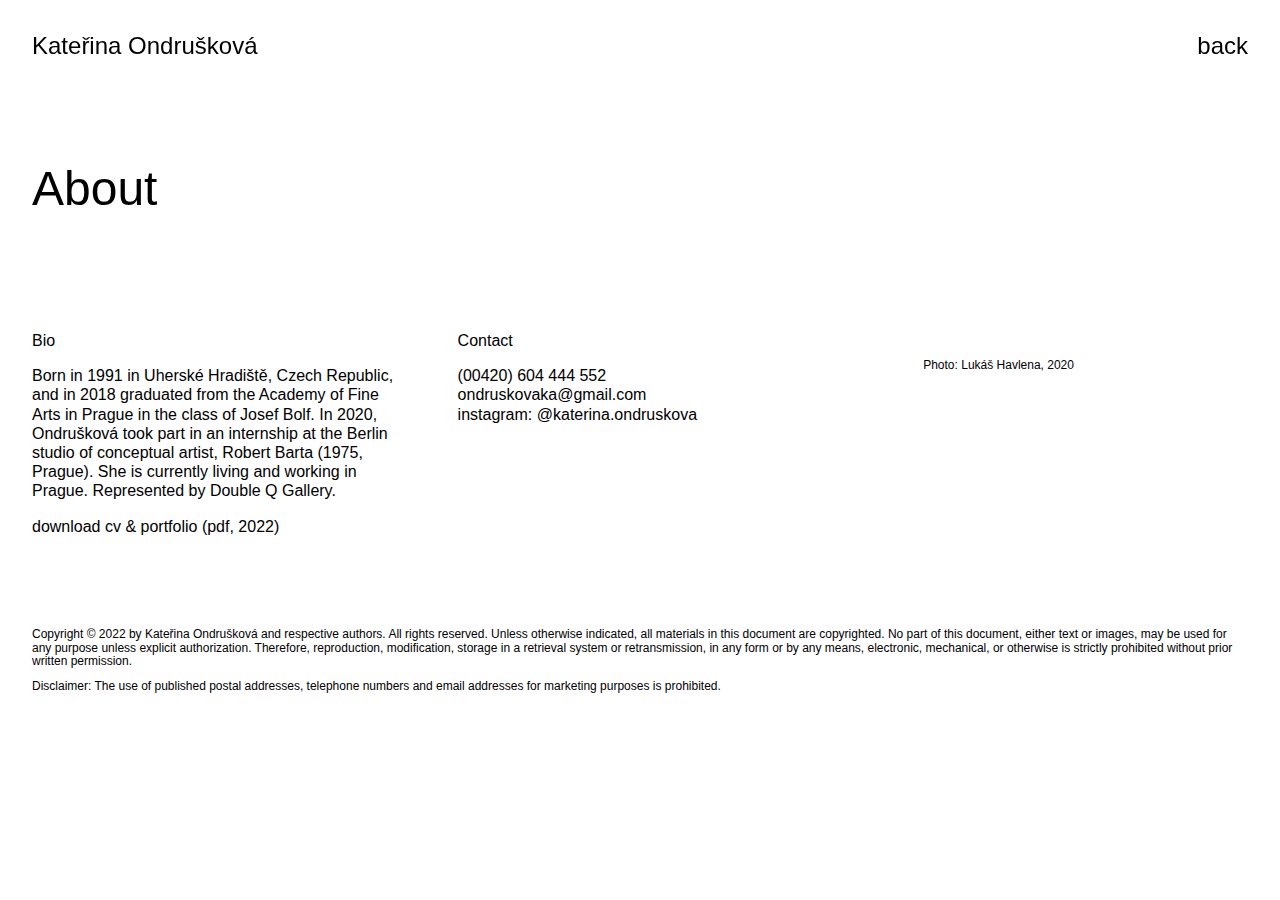
==== about/index.html @ 8b899892 "Update index.html" ====
<!doctype html>
<html lang="en">
<head>
  <meta charset="utf-8">
  <meta name="viewport" content="width=device-width, initial-scale=1">
  <meta name="author" content="">

  <title> Kateřina Ondrušková</title>
  <meta name="description" content="Kateřina Ondrušková is an artist">
  <meta name="keywords" content="kateřina ondrušková, kateřina ondrušková malba, kateřina ondrušková umění">

  <meta property="og:title" content="Kateřina Ondrušková">
  <meta property="og:type" content="website">
  <meta property="og:url" content="Kateřina is a painter currently living and working in Prague.">
  <meta property="og:image" content="/assets/images/og-image.png">

  <link href="/assets/css/normalize.css" rel="stylesheet">
  <link href="/assets/css/style.css" rel="stylesheet">
  
  <link rel="apple-touch-icon" sizes="180x180" href="/assets/images/apple-touch-icon.png">
  <link rel="icon" type="image/png" sizes="32x32" href="/assets/images/favicon-32x32">
  <link rel="icon" type="image/png" sizes="16x16" href="/assets/images/favicon-16x16">
    
  <script src="https://code.jquery.com/jquery-3.6.0.slim.js"></script>
  <script src="./assets/js/lazysizes.min.js"></script>
  <script type="text/javascript">
    $(document).ready(function(){
      $(window).scroll(function(){
        if($(this).scrollTop() > 100){
          $(".fadeout").css({"opacity" : "0"})
        }
        else {
          $(".fadeout").css({"opacity" : "1"})
        }
      })
    })
    </script>

  <link rel="apple-touch-icon" sizes="180x180" href="/assets/images/apple-touch-icon.png">
  <link rel="icon" type="image/png" sizes="32x32" href="/assets/images/favicon-32x32.png">
  <link rel="icon" type="image/png" sizes="16x16" href="/assets/images/favicon-16x16.png">
</head>
<body>
    <header>
      <section>
        <div class="nav"><a href="#" class="scroll-top left"><span class="ko">K</span><span class="fadeout">ateřina </span><span class="ko">O</span><span class="fadeout">ndrušková</span></a><a class="right ko contact" href="./">back</a></div>
        <div class="fadeout selected">About</div>
      </section>
    </header>
    <footer>
      <div class="row">
        <div class="column">
          <p>Bio</p>
          <p>Born in 1991 in Uherské Hradiště, Czech Republic, and in 2018 graduated from the Academy of Fine Arts in Prague in the class of Josef Bolf. In 2020, Ondrušková took part in an internship at the Berlin studio of conceptual artist, Robert Barta (1975, Prague). She is currently living and working in Prague. Represented by Double Q Gallery.</p>
          <p><a class="contact" href="https://www.dropbox.com/s/v5qdvk2rhasc5ml/katerina-ondruskova-portfolio-2022.pdf?dl=0">download cv & portfolio (pdf, 2022)</a></p>
        </div>
        <div class="column">
          <p>Contact</p>
          <p>
            (00420) 604 444 552</br>
            <a class="contact" href="mailto:ondruskovaka@gmail.com">ondruskovaka@gmail.com</a></br>
            <a class="contact" href="https://www.instagram.com/katerina.ondruskova" target="_blank">instagram: @katerina.ondruskova</a></br>
          </p>
        </div>
        <div class="column">
          <figure>
            <img src="https://ucarecdn.com/0b614d05-197d-4ac1-b295-3185319f984c/-/preview/-/quality/smart/" class="lazyload">
            <figcaption>Photo: Lukáš Havlena, 2020</figcaption>
          </figure>
        </div>
      </div>
      <div class="disclaimer">
        <p>Copyright © 2022 by Kateřina Ondrušková and respective authors. All rights reserved. Unless otherwise indicated, all materials in this document are copyrighted. No part of this document, either text or images, may be used for any purpose unless explicit authorization. Therefore, reproduction, modification, storage in a retrieval system or retransmission, in any form or by any means, electronic, mechanical, or otherwise is strictly prohibited without prior written permission.</p>
        <p>Disclaimer: The use of published postal addresses, telephone numbers and email addresses for marketing purposes is prohibited.</p>
      </div>
    </footer>
</body>
</html>
---- assets/css/style.css ----
@charset "UTF-8";

@font-face {
    font-family: "Motif";
    src: url("https://cdn.glitch.global/2dad70a7-031e-44d8-946b-3759b56f9a5e/Motif-Light.woff2?v=1658852072113") format("woff2"),
         url("https://cdn.glitch.global/2dad70a7-031e-44d8-946b-3759b56f9a5e/Motif-Light.woff?v=1658852064529") format("woff");
    font-weight: 300;
    font-style: normal;
}

html {
  scroll-behavior: smooth;
  font-family: "Motif", sans-serif;
  font-size: 100%;
  line-height: 1.2;
  font-weight: 300;
}


@media (min-width: 1260px) {
    html {
        font-size: ;
    }
}

a {
    text-decoration: none;
}

a:link, a:visited {
    color:currentColor;
}

small {
  font-size: 75%;
}

.disclaimer {
  font-size: 75%;
  line-height: 1.1;
  margin-top: 6vw;
}

header {
  position: fixed;
  top: 0;
  left: 0;
  right: 0;
  padding: 2.5vw;
  font-size: 120%;
  z-index: 90;
}

@media (min-width: 1260px) {
    header {
        font-size: 150%;
    }
}

header p {
  
}

header section {
  padding-right: 1.6vw;
  width: 100%;
}

header a {
  z-index: 100;
}

.rest {
}

@media (max-width: 640px) { header section {
  width: 100%;
}

}

.ko {
}

.fadeout {
  transition: .8s;
}

.contact {
  
}

@media (max-width: 640px) { .contact {
  
}

}

nav {
  margin-top: 3.3333vw;
}

nav p {
  margin: 0 0 55vw;
  max-width: 30vw;
}

main {
  margin-top: 42.2222vh;
  position: relative;
}

@media (max-width: 640px) { main {
  margin-top: 23.3333vh;
}

}

main #gallery {
  display: flex;
  flex-wrap: wrap;
  justify-content: space-around;
  align-items: center;
}

figure {
	max-width: 100%;
	position: relative;
  display: inline-block;
	vertical-align: top;
  text-align: left;
}

figure img {
  max-width: 100%;
}

main figure img {
  margin-top: 13.33333vh;
}

figcaption {
  margin: .5vw .0vw .0vw .0vw;
  font-size: 75%;
}

@media (max-width: 640px) { main figure {
  width: 100%;
  margin: .0vw 5vw .0vw 5vw;
}

}

@media (max-width: 640px) { figcaption {
  margin: .5vw .0vw .0vw .5vw;
}

}

.small {
  width: 19vw;
  margin: .0vw vw .0vw vw;
}

.medium {
  width: 26vw;
  margin: .0vw vw .0vw vw;
}

.large {
  width: 40vw;
  margin: .0vw vw .0vw vw;
}

.extra-large {
  width: 53vw;
  margin: .0vw vw .0vw vw;
}

.extra-extra-large {
  width: 75vw;
  margin: .0vw vw .0vw vw;
}

@media (max-width: 640px) { .extra-large figcaption, .extra-extra-large figcaption {
  margin: .5vw .0vw .0vw 5vw;
}

}

@media (max-width: 640px) { .medium, .small {
  width: 66.666666666vw;
  margin: .0vw 5vw .0vw 5vw;
}

}

@media (max-width: 640px) { .large {
  width: 75vw;
  margin: .0vw 5vw .0vw 5vw;
}

}

@media (max-width: 640px) { .extra-large, .extra-extra-large {
  width: 100vw;
  margin: .0vw .0vw .0vw .0vw;
}

}

.left {
  float: left;
}

.right {
  float: right;
}

footer {
  clear: both;
  position: relative;
  padding: 35vh 2.5vw 2.5vw 2.5vw;
}

@media (max-width: 640px) { footer {
  
}

}

footer div {
  
}

.nav {
  padding-bottom: 10vw;
}

@media (max-width: 640px) { .nav {
  padding-bottom: 23vw;
}

}

.selected {
  font-size: 200%;
}

@media (max-width: 640px) { .selected {

  }

}

/* fade image in after load */
.lazyload,
.lazyloading {
	opacity: 0;
}
.lazyloaded {
	opacity: 1;
	transition: opacity 600ms;
}


.row {
  display: flex;
  flex-wrap: wrap;
  justify-content: space-between;
  align-items: top;
}

.column {
  width: 30%;
}

@media screen and (max-width: 640px) {
  .column {
    width: 100%;
  }
}
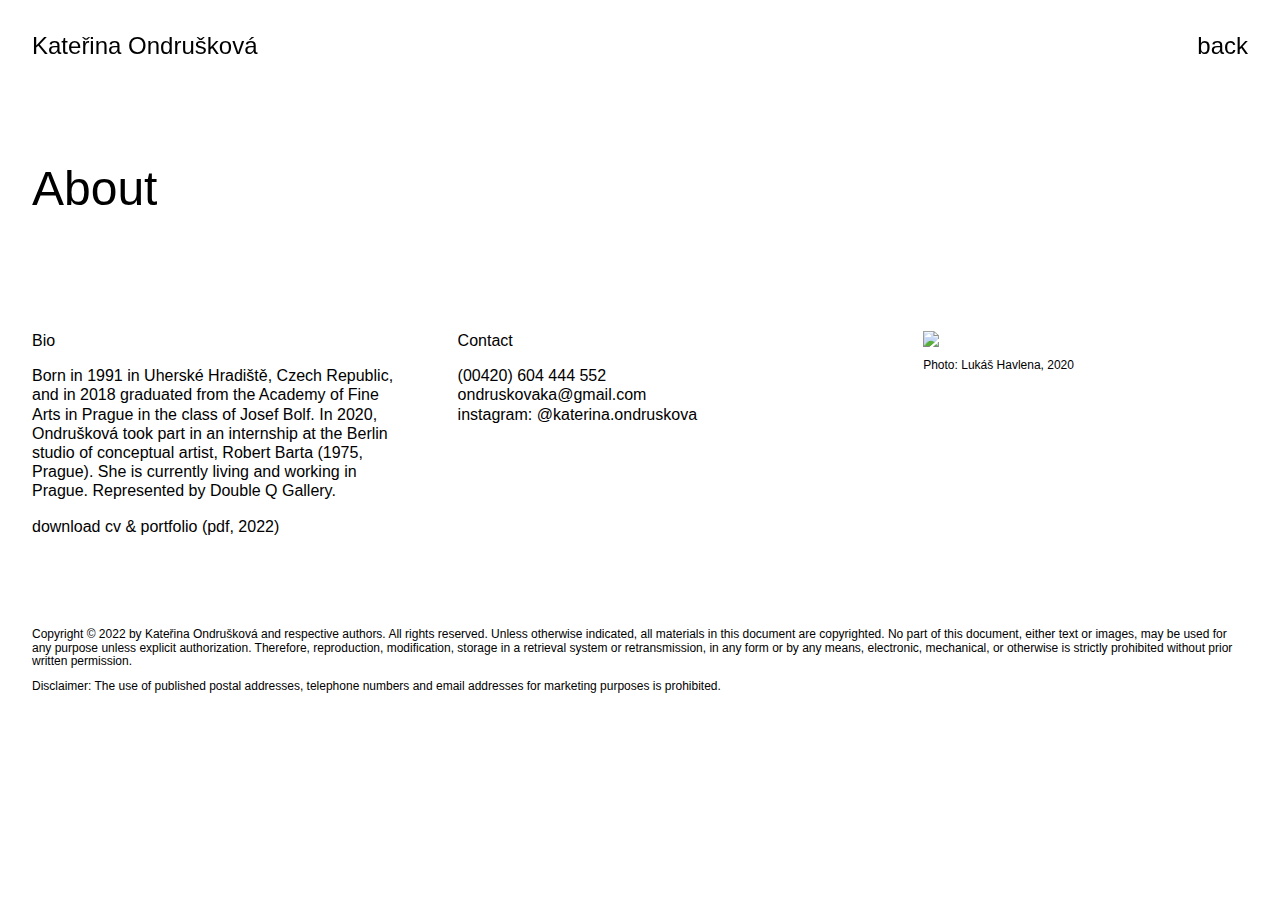
==== commit a40423ef: "Update index.html" ====
--- a/about/index.html
+++ b/about/index.html
@@ -22,7 +22,7 @@
   <link rel="icon" type="image/png" sizes="16x16" href="/assets/images/favicon-16x16">
     
   <script src="https://code.jquery.com/jquery-3.6.0.slim.js"></script>
-  <script src="./assets/js/lazysizes.min.js"></script>
+  <script src="/assets/js/lazysizes.min.js"></script>
   <script type="text/javascript">
     $(document).ready(function(){
       $(window).scroll(function(){
@@ -43,7 +43,7 @@
 <body>
     <header>
       <section>
-        <div class="nav"><a href="#" class="scroll-top left"><span class="ko">K</span><span class="fadeout">ateřina </span><span class="ko">O</span><span class="fadeout">ndrušková</span></a><a class="right ko contact" href="./">back</a></div>
+        <div class="nav"><a href="/" class="scroll-top left"><span class="ko">K</span><span class="fadeout">ateřina </span><span class="ko">O</span><span class="fadeout">ndrušková</span></a><a class="right ko contact" href="/">back</a></div>
         <div class="fadeout selected">About</div>
       </section>
     </header>
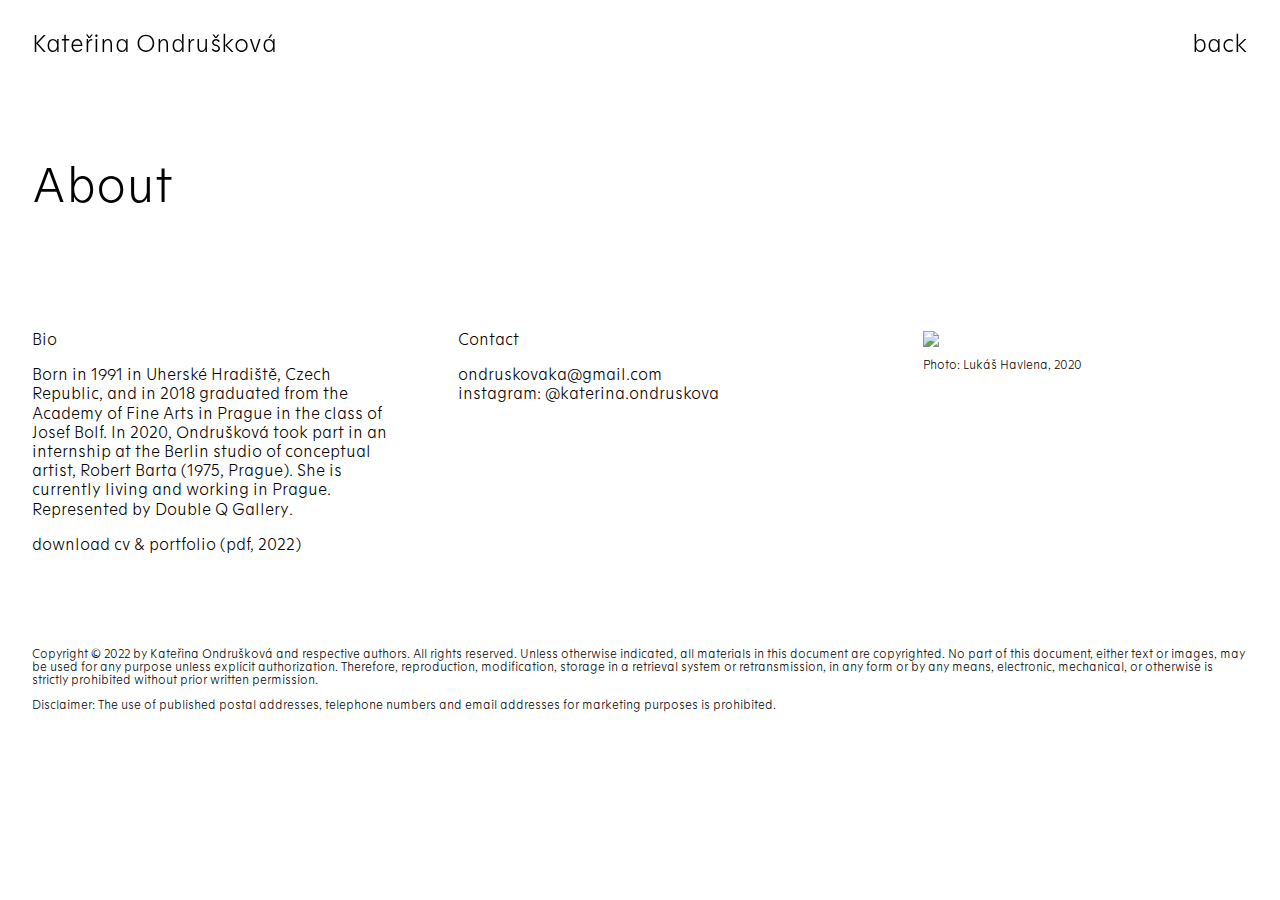
==== commit 811b7085: "Update index.html" ====
--- a/about/index.html
+++ b/about/index.html
@@ -57,7 +57,6 @@
         <div class="column">
           <p>Contact</p>
           <p>
-            (00420) 604 444 552</br>
             <a class="contact" href="mailto:ondruskovaka@gmail.com">ondruskovaka@gmail.com</a></br>
             <a class="contact" href="https://www.instagram.com/katerina.ondruskova" target="_blank">instagram: @katerina.ondruskova</a></br>
           </p>
--- a/assets/css/style.css
+++ b/assets/css/style.css
@@ -2,8 +2,8 @@
 
 @font-face {
     font-family: "Motif";
-    src: url("https://cdn.glitch.global/2dad70a7-031e-44d8-946b-3759b56f9a5e/Motif-Light.woff2?v=1658852072113") format("woff2"),
-         url("https://cdn.glitch.global/2dad70a7-031e-44d8-946b-3759b56f9a5e/Motif-Light.woff?v=1658852064529") format("woff");
+    src: url("/assets/fonts/Motif-Light.woff2") format("woff2"),
+         url("/assets/fonts/Motif-Light.woff") format("woff");
     font-weight: 300;
     font-style: normal;
 }
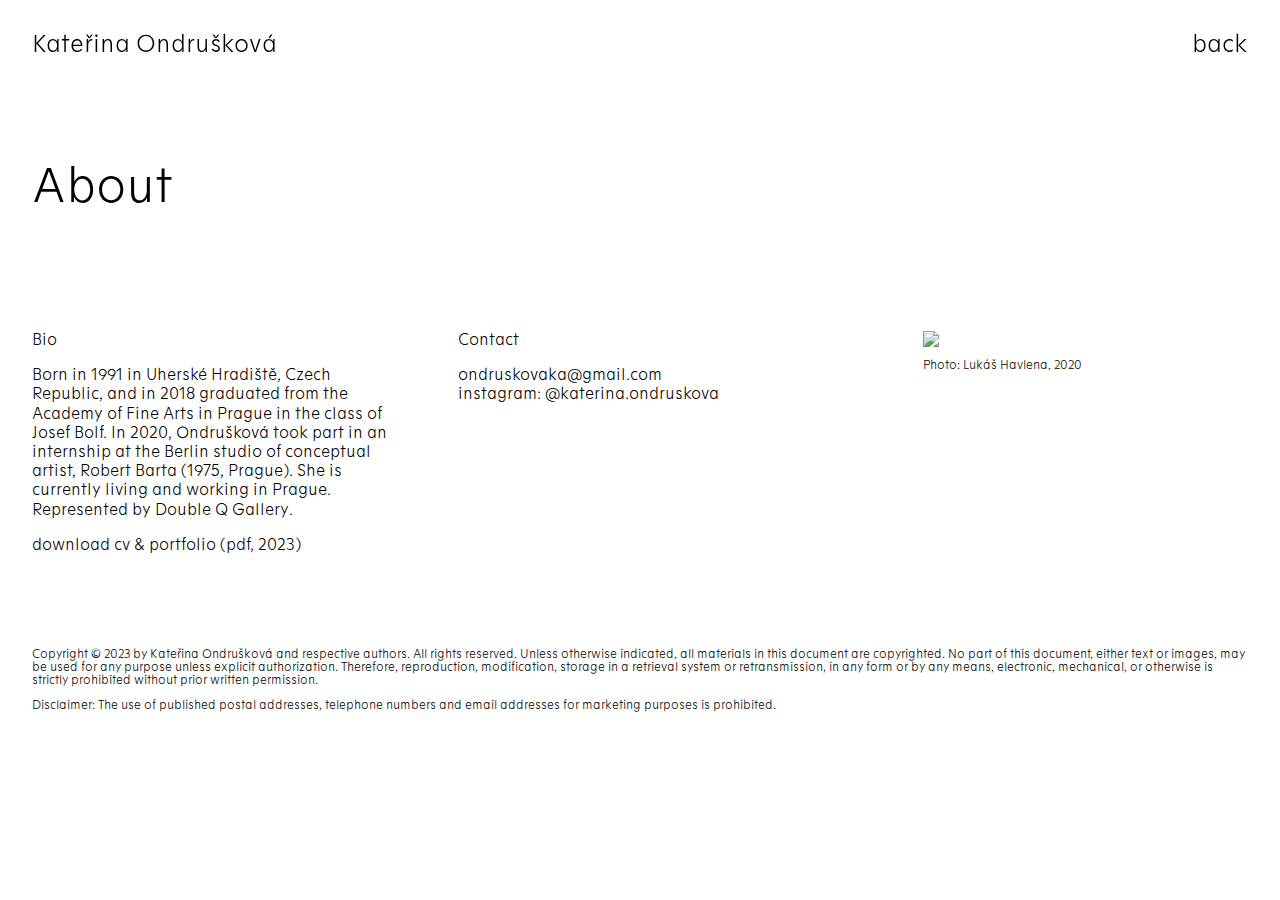
==== commit 97606224: "Update index.html" ====
--- a/about/index.html
+++ b/about/index.html
@@ -52,7 +52,7 @@
         <div class="column">
           <p>Bio</p>
           <p>Born in 1991 in Uherské Hradiště, Czech Republic, and in 2018 graduated from the Academy of Fine Arts in Prague in the class of Josef Bolf. In 2020, Ondrušková took part in an internship at the Berlin studio of conceptual artist, Robert Barta (1975, Prague). She is currently living and working in Prague. Represented by Double Q Gallery.</p>
-          <p><a class="contact" href="https://www.dropbox.com/s/v5qdvk2rhasc5ml/katerina-ondruskova-portfolio-2022.pdf?dl=0">download cv & portfolio (pdf, 2022)</a></p>
+          <p><a class="contact" href="https://www.dropbox.com/scl/fi/1x1fq7baqvacais9u8hko/katerina-ondruskova-portfolio-2023.pdf?dl=0">download cv & portfolio (pdf, 2023)</a></p>
         </div>
         <div class="column">
           <p>Contact</p>
@@ -69,7 +69,7 @@
         </div>
       </div>
       <div class="disclaimer">
-        <p>Copyright © 2022 by Kateřina Ondrušková and respective authors. All rights reserved. Unless otherwise indicated, all materials in this document are copyrighted. No part of this document, either text or images, may be used for any purpose unless explicit authorization. Therefore, reproduction, modification, storage in a retrieval system or retransmission, in any form or by any means, electronic, mechanical, or otherwise is strictly prohibited without prior written permission.</p>
+        <p>Copyright © 2023 by Kateřina Ondrušková and respective authors. All rights reserved. Unless otherwise indicated, all materials in this document are copyrighted. No part of this document, either text or images, may be used for any purpose unless explicit authorization. Therefore, reproduction, modification, storage in a retrieval system or retransmission, in any form or by any means, electronic, mechanical, or otherwise is strictly prohibited without prior written permission.</p>
         <p>Disclaimer: The use of published postal addresses, telephone numbers and email addresses for marketing purposes is prohibited.</p>
       </div>
     </footer>
